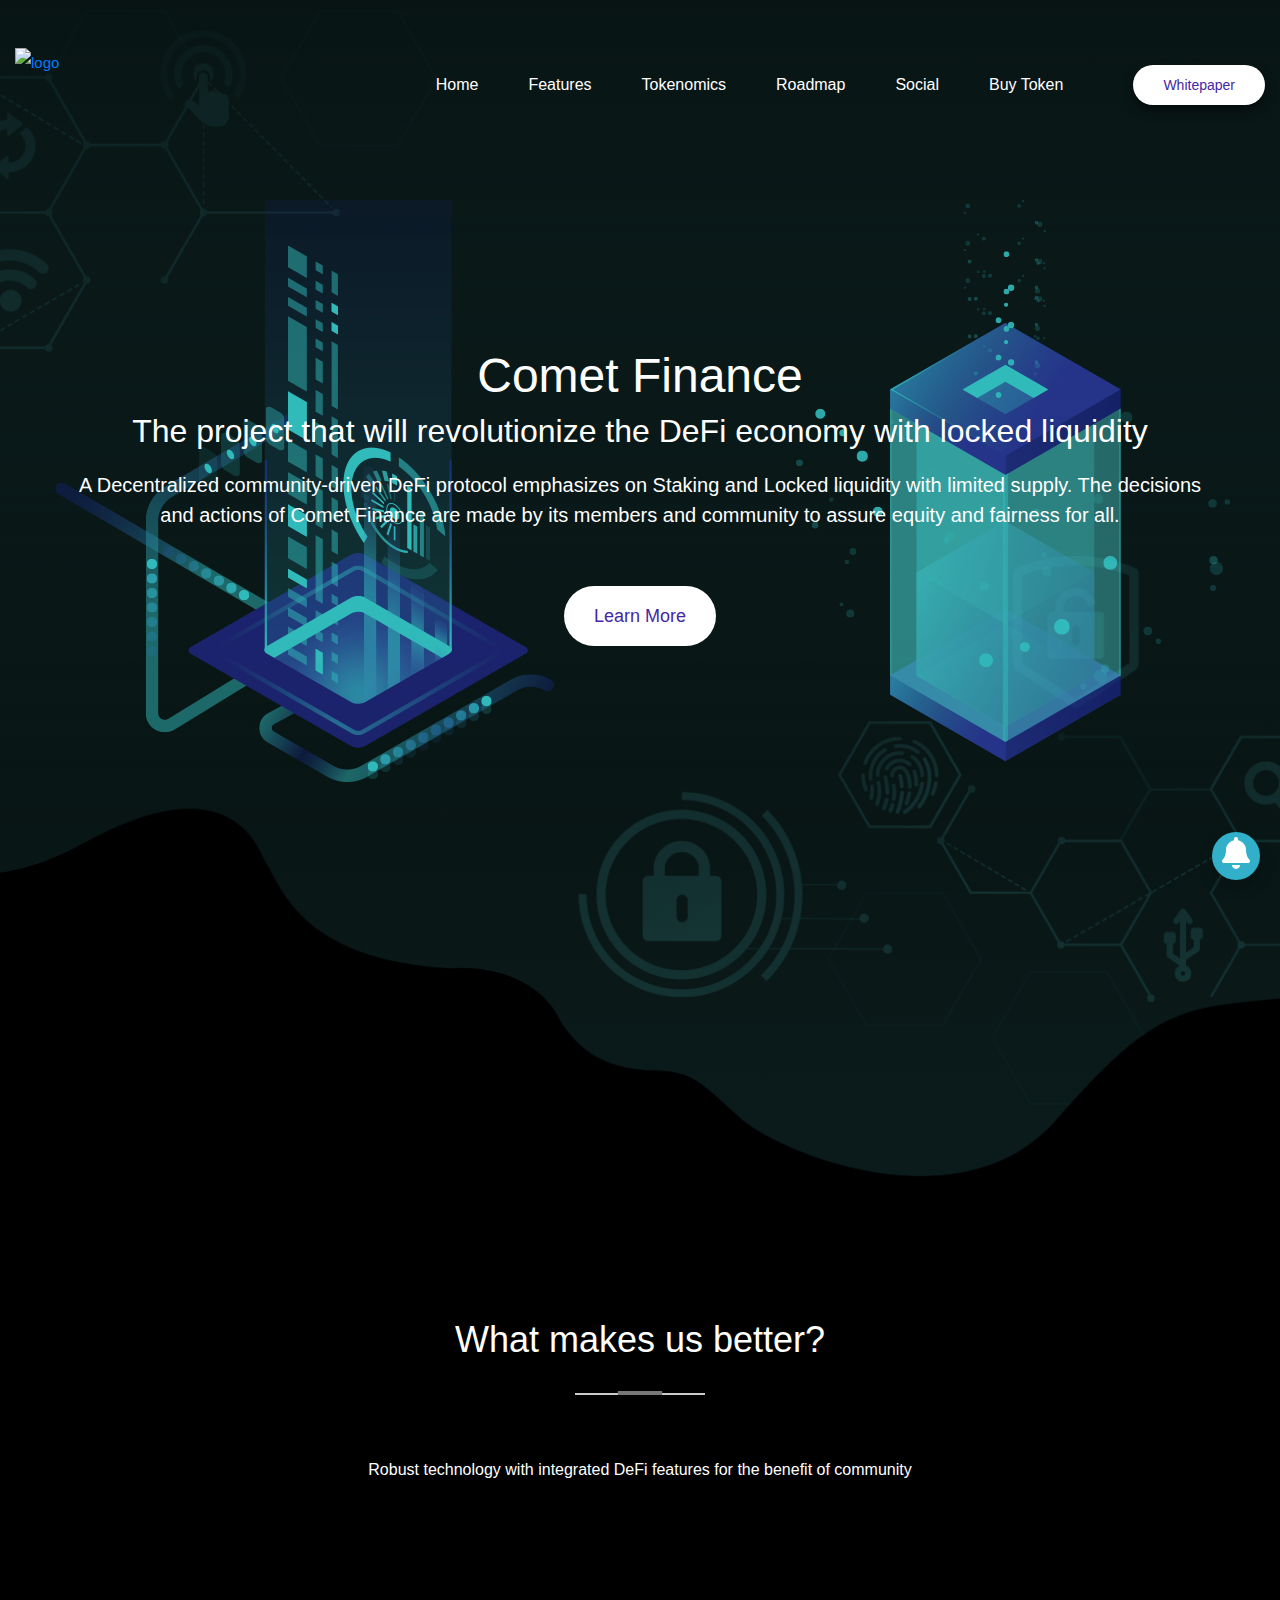
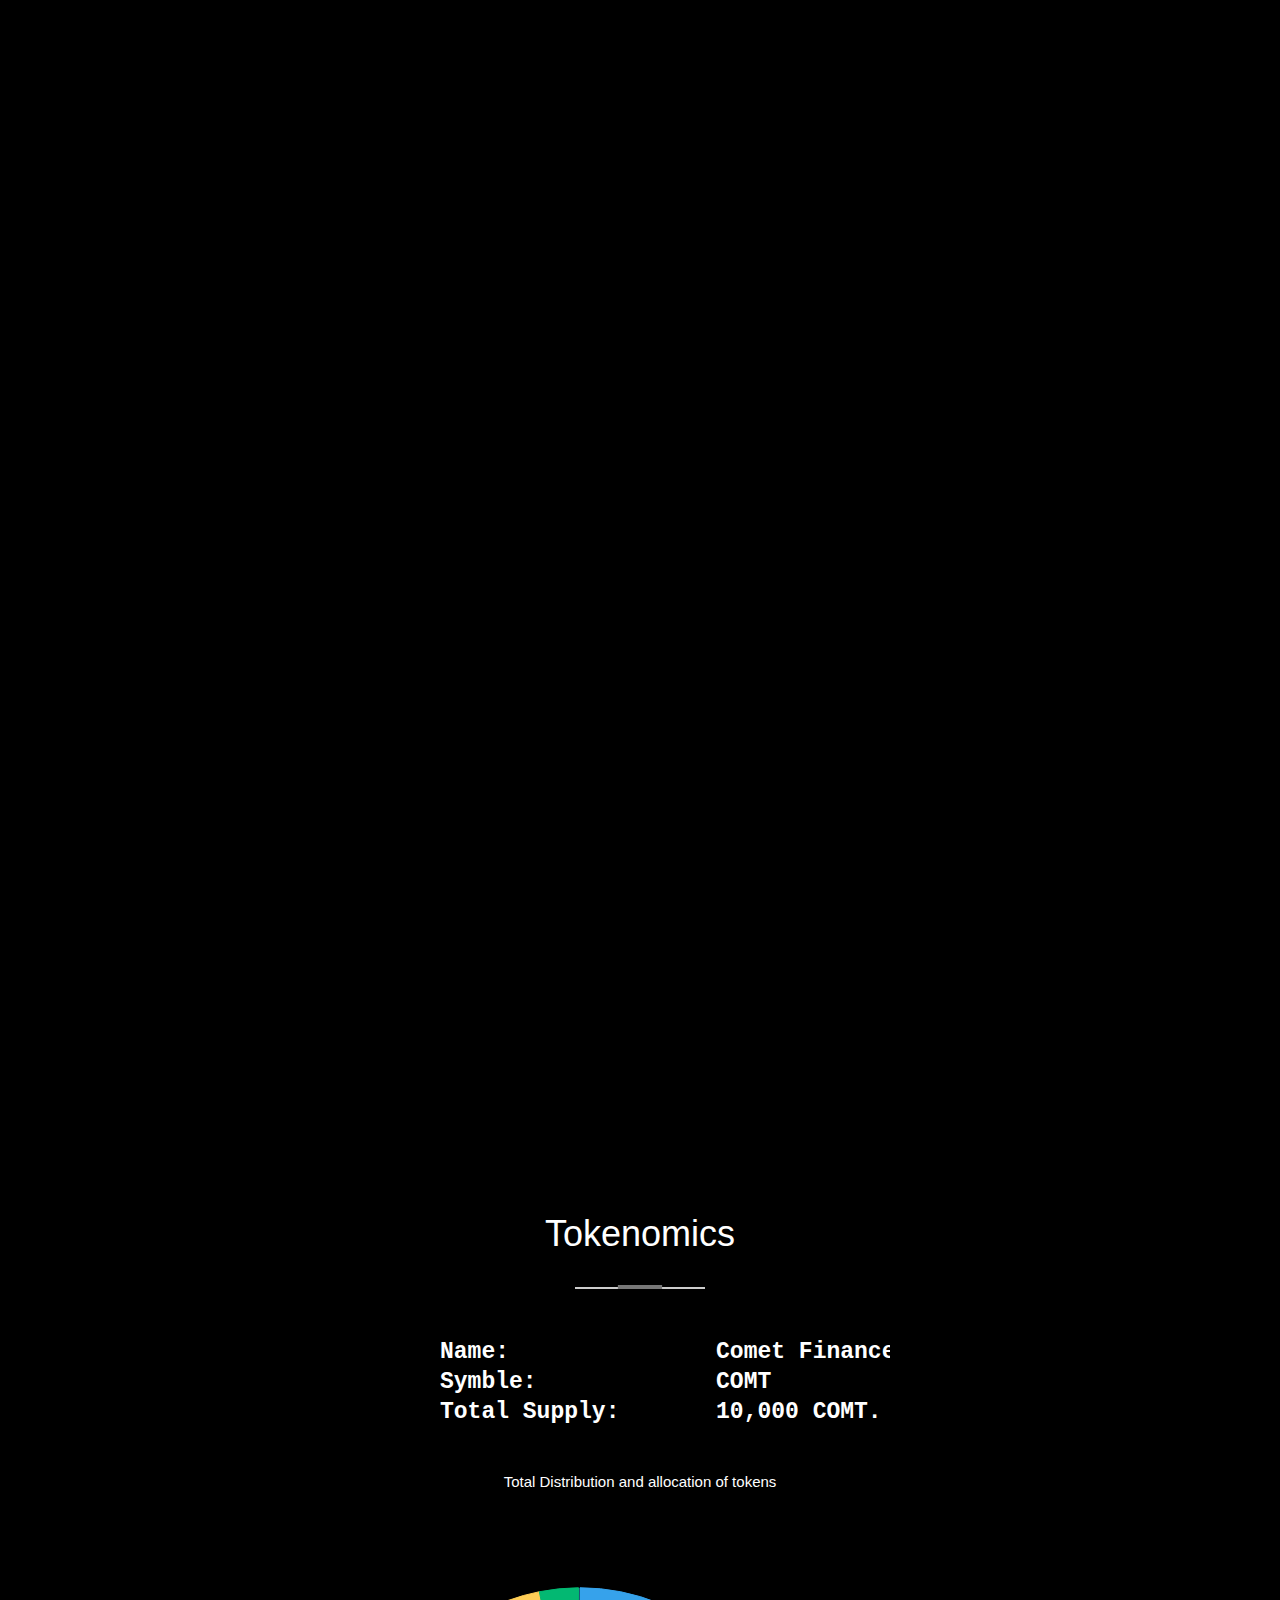
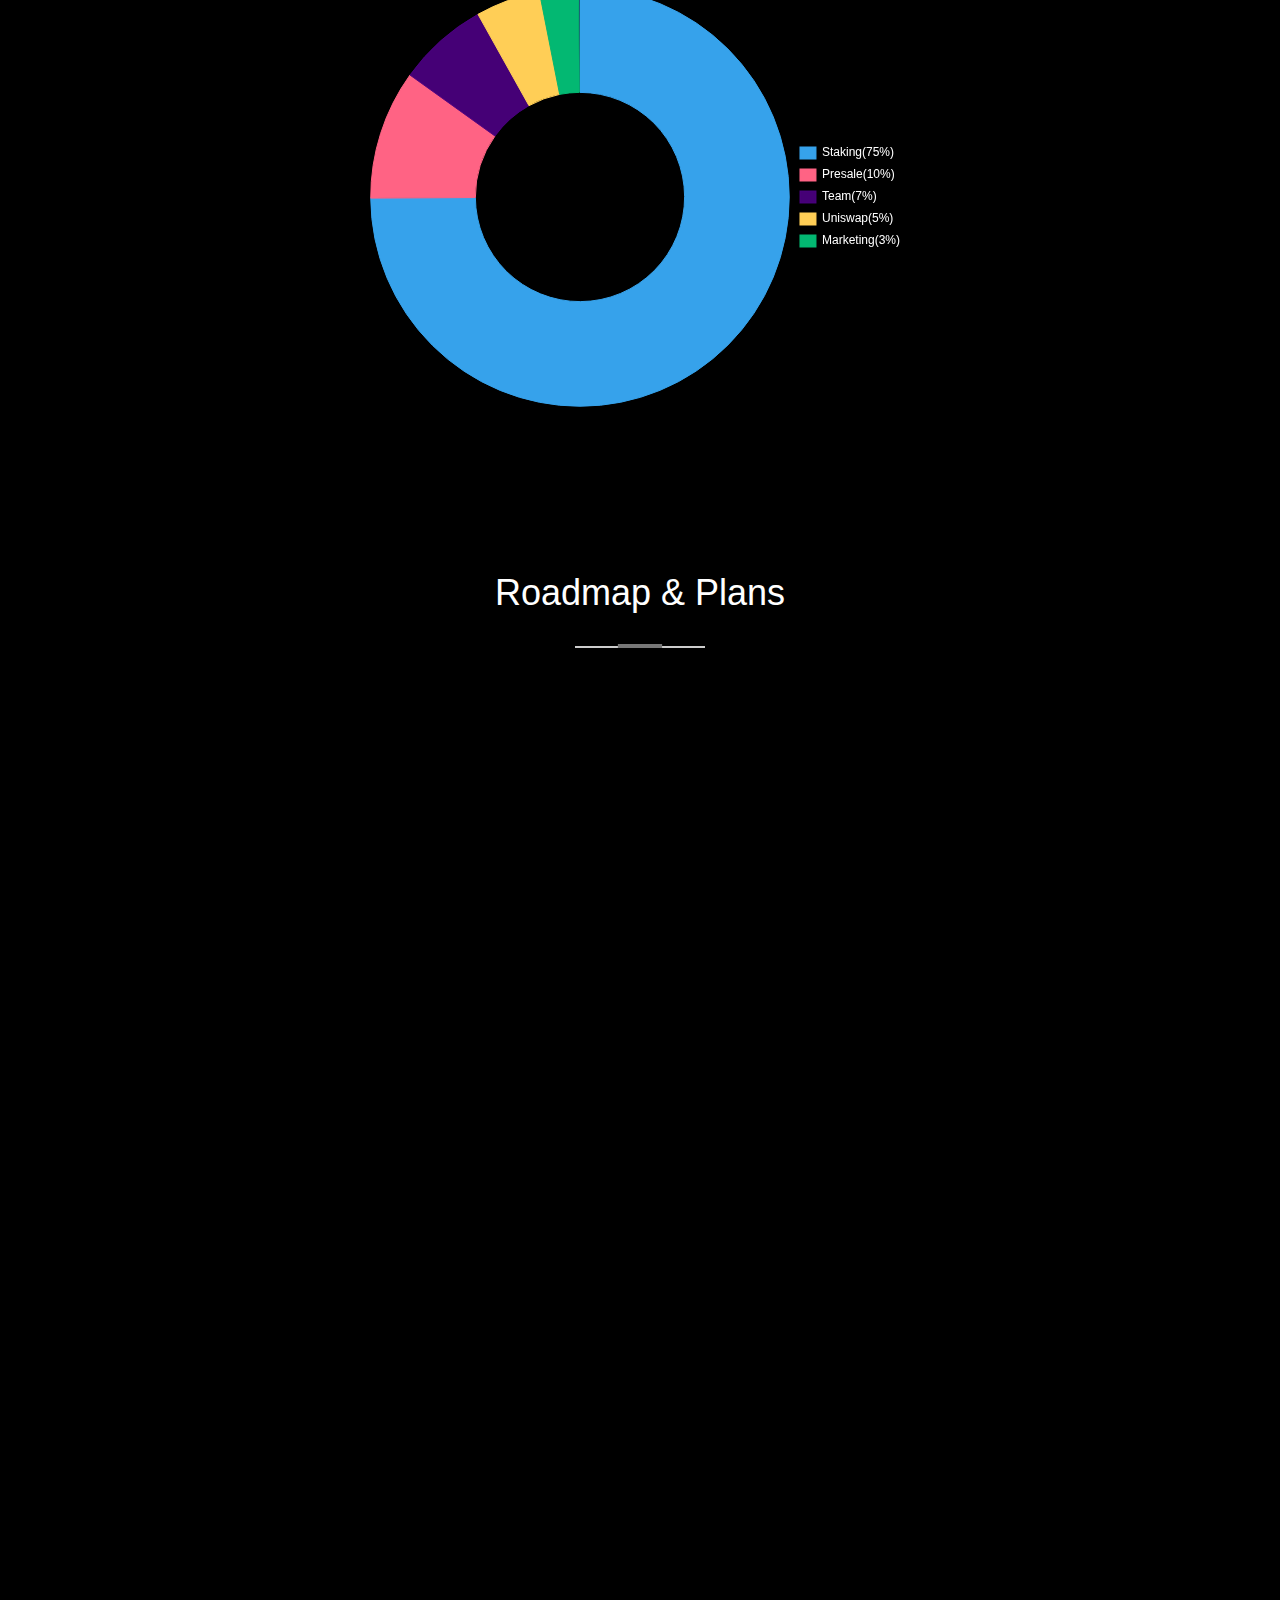
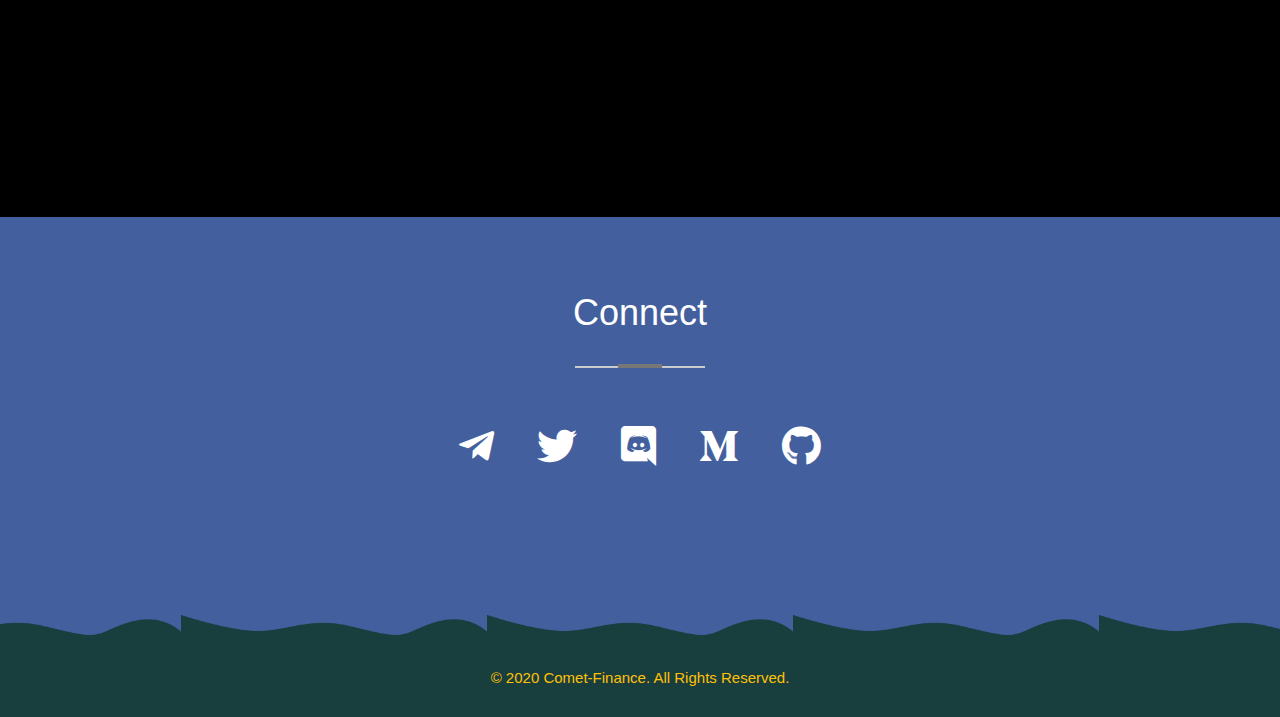
==== index.html @ abb6bf3e "Add files via upload" ====
<!DOCTYPE html>
<html lang="en">
    <head><meta http-equiv="Content-Type" content="text/html; charset=UTF-8">

        <meta http-equiv="X-UA-Compatible" content="IE=edge">
        <meta name="viewport" content="width=device-width, initial-scale=1.0, maximum-scale=1.0, user-scalable=0">
        <title>Comet-Finance</title>

        <link rel="icon" href="./favicon.png" type="image/x-icon">

        <link href="./THOU finance _ Thousand Token _ only 1000 Tokens_files/css" rel="stylesheet">

        <link href="./font awsome css/all.min.css" rel="stylesheet">
        <link href="./THOU finance _ Thousand Token _ only 1000 Tokens_files/flaticon.css" rel="stylesheet">
        <link href="./THOU finance _ Thousand Token _ only 1000 Tokens_files/owl.css" rel="stylesheet">
        <link href="./THOU finance _ Thousand Token _ only 1000 Tokens_files/bootstrap.css" rel="stylesheet">
        <link href="./THOU finance _ Thousand Token _ only 1000 Tokens_files/jquery.fancybox.min.css" rel="stylesheet">
        <link href="./THOU finance _ Thousand Token _ only 1000 Tokens_files/animate.css" rel="stylesheet">
        <link href="./THOU finance _ Thousand Token _ only 1000 Tokens_files/Chart.min.css" rel="stylesheet">
        <link href="./THOU finance _ Thousand Token _ only 1000 Tokens_files/style.css" rel="stylesheet">
        <link href="./THOU finance _ Thousand Token _ only 1000 Tokens_files/responsive.css" rel="stylesheet">
        <style media="screen">
            html {
                scroll-behavior: smooth;
            }
            body {
                background-color: black
            }
            .footer {
                background: rgba(0, 0, 0, 0.2);
                background: url('footer.png');
                background-position: top;
                background-size: contain;
            }
            .notice-icon {
                position: fixed;
                bottom: 20px;
                right: 20px;
                width: 48px;
                height: 48px;
                display: block;
                background-color: #32b0ca;
                overflow: visible;
                border-radius: 100%;
            }
            .notice-icon::before {
                content: '';
                display: block;
                position: absolute;
                width: 100%;
                height: 100%;
                top: 0;
                left: 0;
                background-color: inherit;
                border-radius: inherit;
                -webkit-transition: opacity 0.3s, -webkit-transform 0.3s;
                transition: opacity 0.3s, -webkit-transform 0.3s;
                transition: opacity 0.3s, transform 0.3s;
                transition: opacity 0.3s, transform 0.3s, -webkit-transform 0.3s;
                -webkit-animation: pulse-animation 1s cubic-bezier(0.24, 0, 0.38, 1) infinite;
                animation: pulse-animation 1s cubic-bezier(0.24, 0, 0.38, 1) infinite;
                z-index: -1;
            }
            .roadmap {
                background: rgba(0, 0, 0, 0.1);
            }
            .presale-popup .modal {
                background: #1a0c68;
                background: rgba(0, 0, 0, 0.6);
            }
            .presale-popup .close {
                position: absolute;
                top: 15px;
                right: 15px;
                z-index: 99999;
            }
            .presale-popup .modal-content {
                background: #218bf4;
            }
            .presale-popup .modal-content .countdown-timer > div,
            .presale-section .countdown-timer > div {
                display: inline-block;
            }
            .presale-popup .modal-content .wrapper,
            .presale-section .wrapper {
                text-align: center;
            }
            .presale-popup .modal-content .time,
            .presale-section .time {
                color: #fff;
                font-size: 2em;
            }
            .presale-popup .modal-content .label,
            .presale-section .label {
                font-size: 1em;
                display: block;
                color: #fff;
            }
            .presale-section .time,
            .presale-section .label {
                color: #5132ca;
            }
            .presale-section h1,
            .presale-section h2,
            .presale-section h4,
            .presale-section p {
                color: #5132ca;
            }
            .presale-section .btn {
                background-color: #5132ca;
                color: #fff;
            }
            .presale-section .btn:hover {
                background-color: #492db5;
                transform: scale(1.05);
                -webkit-transition: transform 0.4s ease;
                transition: transform 0.4s ease;
            }
            .social-media {
                background-color: #445f9e;
                margin-bottom: -2.5rem;
            }
            .social-media a img {
                width: auto;
                max-width: 150px;
                height: auto;
            }

            @-webkit-keyframes pulse-animation {
                0% {
                    opacity: 1;
                    transform: scale(1);
                }
                50% {
                    opacity: 0;
                    transform: scale(1.5);
                }
                100% {
                    opacity: 0;
                    transform: scale(1.5);
                }
            }
            @keyframes pulse-animation {
                0% {
                    opacity: 1;
                    transform: scale(1);
                }
                50% {
                    opacity: 0;
                    transform: scale(1.5);
                }
                100% {
                    opacity: 0;
                    transform: scale(1.5);
                }
            }
            .btn-box .btn-one {
                position: relative;
                display: inline-block;
                overflow: hidden;
                font-size: 18px;
                color: #fff;
                line-height: 30px;
                font-weight: 500;
                background: #4527a4;
                padding: 15px 30px;
                text-align: center;
                border-radius: 30px;
                margin-right: 35px;
                z-index: 1;
            }
            .btn-box .btn-one::before {
                position: absolute;
                content: '';
                top: 0;
                left: 0;
                width: 100%;
                height: 100%;
                opacity: 0;
                background-color: #fff;
                -webkit-transition: all 0.4s;
                -moz-transition: all 0.4s;
                -o-transition: all 0.4s;
                transition: all 0.4s;
                -webkit-transform: scale(0.2, 1);
                transform: scale(0.2, 1);
                z-index: -1;
            }
            .btn-box .btn-one:hover {
                background: #fff;
                color: #4527a4;
                box-shadow: 0 5px 10px rgba(0, 0, 0, 0.5);
            }
            .presale-popup .btn-box .btn-one {
                color: #0a4d91;
                background: #fff;
            }
            .presale-popup .btn-box .btn-one::before {
                background-color: #0a4d91;
            }
            .presale-popup .btn-box .btn-one:hover {
                background: #0a4d91;
                color: #fff;
            }
            .btn-box .btn-one:hover::before {
                opacity: 1;
                -webkit-transform: scale(1, 1);
                transform: scale(1, 1);
            }

        </style>
        <style>
            /* Chart.js */
            @keyframes chartjs-render-animation {
                from {
                    opacity: .99
                }
                to {
                    opacity: 1
                }
            }
            .chartjs-render-monitor {
                animation: chartjs-render-animation 1ms
            }
            .chartjs-size-monitor,
            .chartjs-size-monitor-expand,
            .chartjs-size-monitor-shrink {
                position: absolute;
                direction: ltr;
                left: 0;
                top: 0;
                right: 0;
                bottom: 0;
                overflow: hidden;
                pointer-events: none;
                visibility: hidden;
                z-index: -1
            }
            .chartjs-size-monitor-expand > div {
                position: absolute;
                width: 1000000px;
                height: 1000000px;
                left: 0;
                top: 0
            }
            .chartjs-size-monitor-shrink > div {
                position: absolute;
                width: 200%;
                height: 200%;
                left: 0;
                top: 0
            }
        </style>
    </head>

    <body class="boxed_wrapper" style="">

        <div class="preloader" style="display: none;"></div>
        <header class="main-header home-11 fixed-header">
            <div class="outer-container">
                <div class="container">
                    <div class="main-box clearfix">
                        <div class="logo-box pull-left">
                            <figure class="logo">
                                <a href="index.html"><img src="llogo.png" class="mobilell" alt="logo" style="max-width:300px; margin-top: -35px; "></a>
                                <!--<a href="index.html"><span style="color: red; font-size: 30px; font-weight: 700;">SR</span><span style="color: white; font-size: 15px; font-weight: 700;">Page <span style="color: red;">[ </span>Designing<span style="color: red;"> ]</span> </span></a>-->

                            </figure>
                        </div>
                        <div class="menu-area pull-right clearfix">

                            <div class="mobile-nav-toggler">
                                <i class="icon-bar"></i>
                                <i class="icon-bar"></i>
                                <i class="icon-bar"></i>
                            </div>
                            <nav class="main-menu navbar-expand-md navbar-light">
                                <div class="collapse navbar-collapse show clearfix" id="navbarSupportedContent">
                                    <ul class="navigation clearfix">
                                        <li class="current dropdown">
                                            <a href="#">Home</a>
                                        </li>
                                        <li class="dropdown">
                                            <a href="#features">Features</a>
                                        </li>
                                        <li class="dropdown">
                                            <a href="#tokenomics">Tokenomics</a>
                                        </li>
                                        <li class="dropdown">
                                            <a href="#roadmap">Roadmap</a>
                                        </li>
                                        <li class="dropdown">
                                            <a href="#social">Social</a>
                                        </li>
                                        <li class="dropdown d-md-none">
                                            <a href="./Registration form - Copy.pdf">Whitepaper</a>
                                        </li>
                                        <li class="dropdown">
                                            <a href="Pre-sale.html">Buy Token</a>
                                        </li>
                                    </ul>
                                </div>
                            </nav>
                            <div class="btn-box">
                                <a href="./Registration form - Copy.pdf">Whitepaper</a>
                            </div>
                        </div>
                    </div>
                </div>
            </div>

            <div class="sticky-header">
                <div class="container clearfix">
                    <figure class="logo-box">
                        <!--<a href="https://thou.finance/#"><img src="./THOU finance _ Thousand Token _ only 1000 Tokens_files/logo.png" alt="THOU logo" style="max-width:110px"></a>-->
                        <a href="index.html"><img src="llogo.png" alt="logo" style="max-width:140px"></a>
                    </figure>
                    <div class="menu-area">
                        <nav class="main-menu clearfix">


                            <div class="collapse navbar-collapse show clearfix" id="navbarSupportedContent" style="display: none;">
                                <ul class="navigation clearfix" style="display: none;">
                                    <li class="current dropdown">
                                        <a href="#">Home</a>
                                    </li>
                                    <li class="dropdown">
                                        <a href="#features">Features</a>
                                    </li>
                                    <li class="dropdown">
                                        <a href="#tokenomics">Tokenomics</a>
                                    </li>
                                    <li class="dropdown">
                                        <a href="#roadmap">Roadmap</a>
                                    </li>
                                    <li class="dropdown">
                                        <a href="#social">Social</a>
                                    </li>
                                    <li class="dropdown d-md-none">
                                        <a href="./Registration form - Copy.pdf">Whitepaper</a>
                                    </li>
                                    <li class="dropdown">
                                        <a href="Pre-Sale.html">Buy Token</a>
                                    </li>
                                </ul>
                            </div>
                        </nav>
                    </div>
                </div>
            </div>
        </header>


        <div class="mobile-menu">
            <div class="menu-backdrop"></div>
            <div class="close-btn">
                <i class="fas fa-times"></i>
            </div>
            <nav class="menu-box mCustomScrollbar _mCS_1 mCS_no_scrollbar">
                <div id="mCSB_1" class="mCustomScrollBox mCS-light mCSB_vertical mCSB_inside" style="max-height: 731px;" tabindex="0">
                    <div id="mCSB_1_container" class="mCSB_container mCS_y_hidden mCS_no_scrollbar_y" style="position:relative; top:0; left:0;" dir="ltr">
                        <div class="nav-logo">
                            <a href="index.html"><img src="llogo.png" alt="comet logo" title="comet" style="max-width:100px; margin-left: -15px;" class="mCS_img_loaded"></a>
                        </div>
                        <div class="menu-outer">
                            <div class="collapse navbar-collapse show clearfix" id="navbarSupportedContent" style="display: none !important;">
                                <ul class="navigation clearfix">
                                    <li class="current dropdown">
                                        <a href="#">Home</a>
                                    </li>
                                    <li class="dropdown">
                                        <a href="#features">Features</a>
                                    </li>
                                    <li class="dropdown">
                                        <a href="#tokenomics">Tokenomics</a>
                                    </li>
                                    <li class="dropdown">
                                        <a href="#roadmap">Roadmap</a>
                                    </li>
                                    <li class="dropdown">
                                        <a href="#social">Social</a>
                                    </li>
                                    <li class="dropdown d-md-none">
                                        <a href="./Registration form - Copy.pdf">Whitepaper</a>
                                    </li>
                                    <li class="dropdown">
                                        <a href="presale.php">Buy Token</a>
                                    </li>
                                </ul>
                            </div>
                        </div>
                        <div class="contact-info">
                            <h4>Connect</h4>
                        </div>
                        <div class="social-links py-0">
                            <ul class="clearfix">
                                <li>
                                    <a href="https://twitter.com/CometFinance" rel="noreferrer noopener nofollow">
                                        <span class="fab fa-twitter"></span>
                                    </a>
                                </li>
                                <li>
                                    <a href="https://discord.gg/Q7MgeKB" rel="noreferrer noopener nofollow">
                                        <span class="fab fa-discord"></span>
                                    </a>
                                </li>
                                <li>
                                    <a href="https://t.me/cometfinance" rel="noreferrer noopener nofollow">
                                        <span class="fab fa-telegram-plane"></span>
                                    </a>
                                </li>
                                <li>
                                    <a href="https://medium.com/@cometfinance.net" rel="noreferrer noopener nofollow">
                                        <span class="fab fa-medium-m"></span>
                                    </a>
                                </li>
                                <li>
                                    <a href="https://github.com/Comet-finance" rel="noreferrer noopener nofollow">
                                        <span class="fab fa-github"></span>
                                    </a>
                                </li>
                            </ul>
                        </div>
                    </div>
                    <div id="mCSB_1_scrollbar_vertical" class="mCSB_scrollTools mCSB_1_scrollbar mCS-light mCSB_scrollTools_vertical" style="display: none;">
                        <div class="mCSB_draggerContainer">
                            <div id="mCSB_1_dragger_vertical" class="mCSB_dragger" style="position: absolute; min-height: 0px; height: 0px; top: 0px;" oncontextmenu="return false;">
                                <div class="mCSB_dragger_bar" style="line-height: 0px;"></div>
                            </div>
                            <div class="mCSB_draggerRail"></div>
                        </div>
                    </div>
                </div>
            </nav>
        </div>

        <section class="banner-style-11 centred">
            <div class="vector-image">
                <figure class="image image-1 float-bob-y"><img src="./THOU finance _ Thousand Token _ only 1000 Tokens_files/vactor-7.png" style="opacity: .7;" alt=""></figure>
                <figure class="image image-2 float-bob-y"><img src="./THOU finance _ Thousand Token _ only 1000 Tokens_files/vactor-8.png" style="opacity: .7;" alt=""></figure>
            </div>
            <div class="image-layer" style="background-image:linear-gradient(rgba(0, 0, 0, 0.66),transparent), url(bgg.png) ;"></div>
            <div class="container">
                <div class="content-box" style="max-width: 1150px !important;">
                    <h1>Comet Finance</h1>
                    <h2 style="color: white; margin-top: -30px; margin-bottom: 20px;">The project that will revolutionize the DeFi economy with locked liquidity</h2>
                    <div class="text">A Decentralized community-driven DeFi protocol emphasizes on Staking and Locked liquidity with limited supply. The decisions and actions of Comet Finance are made by its members and community to assure equity and fairness for all.</div>
                    <div class="btn-box">
                        <a href="#features" class="btn-one mr-0">Learn More</a>
                    </div>
                </div>
            </div>
        </section>


        <section class="organization-section centred" id="features">
            <div class="container">
                <div class="sec-title center">
                    <h2 class="text-white">What makes us better?</h2>
                    <p class="text-white">Robust technology with integrated DeFi features for the benefit of community</p>
                </div>
                <div class="row">
                    <div class="col-lg-4 col-md-6 col-sm-12 single-column">
                        <div class="single-item wow flipInY animated" data-wow-delay="00ms" data-wow-duration="1500ms" style="visibility: visible; animation-duration: 1500ms; animation-delay: 0ms; animation-name: flipInY;">
                            <div class="inner-box">
                                <div class="left-layer"></div>
                                <div class="right-layer"></div>
                                <div class="icon-box">
                                    <i class="fa fa-funnel-dollar text-primary"></i>
                                </div>
                                <h4>Limited Total Supply</h4>
                                <div class="text">Carefully crafted and calculated Limited supply with only 1000 tokens in total.</div>
                            </div>
                        </div>
                    </div>
                    <div class="col-lg-4 col-md-6 col-sm-12 single-column">
                        <div class="single-item wow flipInY animated" data-wow-delay="300ms" data-wow-duration="1500ms" style="visibility: visible; animation-duration: 1500ms; animation-delay: 300ms; animation-name: flipInY;">
                            <div class="inner-box">
                                <div class="left-layer"></div>
                                <div class="right-layer"></div>
                                <div class="icon-box">
                                    <i class="fa fa-hand-holding-usd text-primary"></i>
                                </div>
                                <h4>Distribution Limits</h4>
                                <div class="text">Limited supply distributed among the commmunity members.</div>
                            </div>
                        </div>
                    </div>
                    <div class="col-lg-4 col-md-6 col-sm-12 single-column">
                        <div class="single-item wow flipInY animated" data-wow-delay="600ms" data-wow-duration="1500ms" style="visibility: visible; animation-duration: 1500ms; animation-delay: 600ms; animation-name: flipInY;">
                            <div class="inner-box">
                                <div class="left-layer"></div>
                                <div class="right-layer"></div>
                                <div class="icon-box">
                                    <i class="fa fa-shield-alt text-primary"></i>
                                </div>
                                <h4>Locked Liquidity</h4>
                                <div class="text">Initial Liquidity locked for one year to gain trust from the community.</div>
                            </div>
                        </div>
                    </div>
                </div>
            </div>
        </section>


        <section class="feature-style-13 elements sec-pad-two">
            <div class="container">
                <div class="row">
                    <div class="col-lg-5 col-md-12 col-sm-12 content-column">
                        <div id="content_block_38">
                            <div class="content-box wow fadeInLeft animated" data-wow-delay="00ms" data-wow-duration="1500ms" style="visibility: visible; animation-duration: 1500ms; animation-delay: 0ms; animation-name: fadeInLeft;">
                                <div class="sec-title">
                                    <h2 class="text-white">Carefully crafted to rise high.</h2>
                                </div>
                                <div class="lower-content">
                                    <div class="single-item">
                                        <div class="icon-box">
                                            <i class="fa fa-chart-line"></i>
                                        </div>
                                        <h3 class="text-white">Supply and Demand</h3>
                                        <div class="text text-white">Whenever the supply is low, the demand is high, the price rises high.</div>
                                    </div>
                                    <div class="single-item">
                                        <div class="icon-box">
                                            <i class="fas fa-network-wired"></i>
                                        </div>
                                        <h3 class="text-white">Community Owned</h3>
                                        <div class="text text-white">where the stakes are held by the community, it gives power back to the people.</div>
                                    </div>
                                    <div class="single-item">
                                        <div class="icon-box text-success">
                                            <i class="fas fa-fingerprint"></i>
                                        </div>
                                        <h3 class="text-white">Secured Investment</h3>
                                        <div class="text text-white">where all the liquidity provide to the pool is locked and secured for at least a year.</div>
                                    </div>
                                </div>
                            </div>
                        </div>
                    </div>
                    <div class="col-lg-7 col-md-12 col-sm-12 image-column">
                        <div id="image_block_36">
                            <div class="image-box wow slideInRight animated" data-wow-delay="300ms" data-wow-duration="1500ms" style="visibility: visible; animation-duration: 1500ms; animation-delay: 300ms; animation-name: slideInRight;">
                                <figure class="image clearfix js-tilt" style="will-change: transform; transform: perspective(700px) rotateX(0deg) rotateY(0deg);"><img src="./THOU finance _ Thousand Token _ only 1000 Tokens_files/illustration-31.png" alt=""><div class="js-tilt-glare" style="position: absolute; top: 0px; left: 0px; width: 100%; height: 100%; overflow: hidden;">
                                        <div class="js-tilt-glare-inner" style="position: absolute; top: 50%; left: 50%; pointer-events: none; background-image: linear-gradient(0deg, rgba(255, 255, 255, 0) 0%, rgb(255, 255, 255) 100%); width: 1340px; height: 1340px; transform: rotate(180deg) translate(-50%, -50%); transform-origin: 0% 0%; opacity: 0;"></div>
                                    </div>
                                </figure>
                            </div>
                        </div>
                    </div>
                </div>
            </div>
        </section>


        <section class="centred" id="tokenomics">
            <div class="container">
                <div class="sec-title center">
                    <h2 class="text-white mb-5">Tokenomics</h2>
                </div>
                <div class="named" style="margin-left: 34%; margin-right: 30%; margin-bottom: 40px;">
                    <pre style="color: white; margin:auto;padding:0; font-weight: 600;font-size: 23px;text-align: left;">Name:               Comet Finance.</pre>
                    <pre style="color: white;margin:auto;padding:0;font-weight: 600;font-size: 23px; text-align: left;">Symble:             COMT</pre>
                    <pre style="color: white;margin:0;padding:0;font-weight: 600;font-size: 23px;text-align: left;">Total Supply:       10,000 COMT.</pre>
                </div>
                <div class="row">
                    <div class="col-md-10 col-lg-7 mx-auto">
                        <p class="text-white">Total Distribution and allocation of tokens</p>
                        <div style="max-width:600px" class="mx-auto">
                            <div class="chartjs-size-monitor">
                                <div class="chartjs-size-monitor-expand">
                                    <div class=""></div>
                                </div>
                                <div class="chartjs-size-monitor-shrink">
                                    <div class=""></div>
                                </div>
                            </div>
                            <canvas id="myChart1" width="750" height="750" style="display: block; height: 600px; width: 600px;" class="chartjs-render-monitor"></canvas>
                        </div>
                    </div>
                </div>
            </div>
        </section>


        <section class="centred mb-5 presale-section pb-5 d-none" id="presale">
            <div class="container">
                <div class="row">
                    <div class="col-md-4 col-lg-6 mx-auto text-left">
                        <h4 class="text-white mb-3">THOU is available at 1:1 ratio with ETH</h4>
                        <h2 class="text-white mb-4">1 THOU = 1 ETH</h2>
                        <p class="lead text-white mb-3">Total Supply = 1000 Tokens</p>
                        <p class="lead text-white mb-2">Presale Phase 1 = 45 Tokens
                            <b>( 50% Bonus )</b>
                        </p>
                        <p class="lead text-white mb-2">Presale Phase 2 = 595 Tokens
                            <b>( 25% Bonus )</b>
                        </p>
                        <p class="lead text-white mb-2">Uniswap Listing = 300 Tokens
                            <b>( 0 Bonus )</b>
                        </p>
                    </div>
                    <div class="col-md-8 col-lg-6 mx-auto">
                        <div class="card card-body shadow bg-white rounded mx-auto wow rubberBand animated" style="visibility: visible; animation-name: rubberBand;">
                            <h1 class="mb-2 d-none">Presale is Live</h1>
                            <h1 class="mb-2">Presale Soon!</h1>
                            <h2 class="mb-2">Phase-1 presale with 50% bonus!</h2>
                            <p class="mb-2 text-uppercase">limited time only</p>
                            <div data-countdown="2020/10/11 06:00:00" class="countdown-timer text-uppercase d-none">
                                <div class="col-xs-6 col-sm-3">
                                    <div class="wrapper">
                                        <span class="time">07</span>
                                        <span class="label">days</span>
                                    </div>
                                </div>
                                <div class="col-xs-6 col-sm-3">
                                    <div class="wrapper">
                                        <span class="time">16</span>
                                        <span class="label">hours</span>
                                    </div>
                                </div>
                                <div class="col-xs-6 col-sm-3">
                                    <div class="wrapper">
                                        <span class="time">55</span>
                                        <span class="label">minutes</span>
                                    </div>
                                </div>
                                <div class="col-xs-6 col-sm-3">
                                    <div class="wrapper">
                                        <span class="time">50</span>
                                        <span class="label">seconds</span>
                                    </div>
                                </div>
                            </div>
                            <div class="btn-box mt-3">
                                <a href="Pre-Sale.html" class="btn-one mr-0">Get it Now!</a>
                            </div>
                            <h4 class="mt-3 d-none">Connect on Telegram or Discord</h4>
                        </div>
                    </div>
                </div>
            </div>
        </section>


        <section class="centred roadmap" id="roadmap">
            <div class="container py-5">
                <div class="sec-title center">
                    <h2 class="text-white mt-4 mb-5">Roadmap &amp; Plans</h2>
                </div>
                <div class="row">
                    <div class="col-md-12">
                        <div class="main-timeline">
                            <div class="timeline wow fadeInLeft animated" style="visibility: visible; animation-name: fadeInLeft;">
                                <a class="timeline-content color1">
                                    <div class="timeline-icon">
                                        <i class="fa fa-rocket"></i>
                                    </div>
                                    <h3 class="title">1. Project Launch</h3>
                                    <p class="description">
                                        
                                        <ul style="text-align: left !important; margin-left: 50px; margin-right:5px">
                                            <li style="color: black; list-style-type: disc !important;"> Planning and formation of the main team.</li>
                                            <li style="color: black; list-style-type: disc !important;"> Launch official website.</li>
                                            <li style="color: black; list-style-type: disc !important;"> Creation of Solidity contracts.</li>
                                        </ul>
                                   </p>
                                </a>
                            </div>
                            <div class="timeline wow fadeInRight animated" style="visibility: visible; animation-name: fadeInRight;">
                                <a class="timeline-content color2">
                                    <div class="timeline-icon">
                                        <i class="fa fa-shopping-cart"></i>
                                    </div>
                                    <h3 class="title">2. Presale Phase</h3>
                                    <p class="description">
                                        <ul style="text-align: left !important; margin-left: 80px;" class="mar-le">
                                            <li style="color: black; list-style-type: disc !important;"> Start of first marketing campaign,</li>
                                            <li style="color: black; list-style-type: disc !important;"> Private sale Tokens and distribution among the members
                                            </li>

                                        </ul>
                                    </p>
                                </a>
                            </div>
                            <div class="timeline wow fadeInLeft animated" style="visibility: visible; animation-name: fadeInLeft;">
                                <a class="timeline-content color3">
                                    <div class="timeline-icon">
                                        <i class="fa fa-lock"></i>
                                    </div>
                                    <h3 class="title">3. UNISWAP LIST & STACKING DAPP</h3>
                                    <p class="description">
                                        <ul style="text-align: left !important; margin-left: 50px;">
                                            <li style="color: black; list-style-type: disc !important;"> Pool activation in Uniswap 
                                                </li>
                                            <li style="color: black; list-style-type: disc !important;"> Launch of Stacking dApp </li>
                                        </ul>
                                    </p>
                                </a>
                            </div>
                            <div class="timeline wow fadeInRight animated" style="visibility: visible; animation-name: fadeInRight;">
                                <a class="timeline-content color4">
                                    <div class="timeline-icon">
                                        <i class="fa fa-sort-amount-up"></i>
                                    </div>
                                    <h3 class="title">4. Project Boost</h3>
                                    <p class="description">
                                        <ul style="text-align: left !important; margin-left: 80px; margin-right:5px" class="mar-le">
                                            <li style="color: black; list-style-type: disc !important;"> Start of Second marketing campaign.</li>
                                            <li style="color: black; list-style-type: disc !important;"> Lists on New exchanges</li>
                                        </ul>
                                    </p>
                                </a>
                            </div>
                            <div class="timeline wow fadeInLeft animated" style="visibility: visible; animation-name: fadeInLeft;">
                                <a class="timeline-content color5">
                                    <div class="timeline-icon">
                                        <i class="fa fa-rocket"></i>
                                    </div>
                                    <h3 class="title">5. Sub-Projects and Platforms</h3>
                                    <p class="description">
                                        <ul style="text-align: left !important; margin-left: 50px; margin-right:5px">
                                            <li style="color: black; list-style-type: disc !important;"> Expansion of the project through different dApps.</li>
                                            <li style="color: black; list-style-type: disc !important;"> Search for medium/high-scale partners.</li>
                                            <li style="color: black; list-style-type: disc !important;"> Launch new products with partners.</li>
                                            <li style="color: black; list-style-type: disc !important;"> Continuation to the roadmap v.2</li>

                                        </ul>
                                    </p>
                                </a>
                            </div>
                        </div>
                    </div>
                </div>
            </div>
        </section>


        <section class="centred social-media" id="social">
            <div class="container py-5">
                <div class="sec-title center">
                    <h2 class="text-white mt-4">Connect</h2>
                </div>
                <div class="social-links py-4">
                    <a href="https://t.me/cometfinance" title="telegram" class="text-white h1 mr-3" rel="noreferrer noopener nofollow" target="_blank">
                        <i class="fab fa-telegram-plane"></i>
                    </a>
                    <a href="https://twitter.com/CometFinance" title="twitter" class="text-white h1 mx-3" rel="noreferrer noopener nofollow" target="_blank">
                        <i class="fab fa-twitter"></i>
                    </a>
                    <a href="https://discord.gg/Q7MgeKB" title="discord" class="text-white h1 mx-3" rel="noreferrer noopener nofollow" target="_blank">
                        <i class="fab fa-discord"></i>
                    </a>
                    <a href="https://medium.com/@cometfinance.net" title="medium" class="text-white h1 mx-3" rel="noreferrer noopener nofollow" target="_blank">
                        <i class="fab fa-medium-m"></i>
                    </a>
                    <a href="https://github.com/comet-finance" title="github" class="text-white h1 ml-3" rel="noreferrer noopener nofollow" target="_blank">
                        <i class="fab fa-github"></i>
                    </a>
                </div>
                <div class="text-center pt-4 pb-5 other-links">
                    <a href="https://etherscan.io/token/0x65002003e0d124ceeaa783cc7cf64dfeffcbfed0" class="m-3" rel="noreferrer noopener nofollow" target="_blank"><img src="./THOU finance _ Thousand Token _ only 1000 Tokens_files/etherscan-logo-light.png" alt="etherscan" title="view contract and token details on etherscan" class="wow slideInUp animated" style="visibility: visible; animation-name: slideInUp;"></a>
                    <a href="https://app.uniswap.org/#/swap/0x65002003e0d124ceeaa783cc7cf64dfeffcbfed0" class="m-3" rel="noreferrer noopener nofollow" target="_blank"><img src="./THOU finance _ Thousand Token _ only 1000 Tokens_files/uniswap.png" alt="Uniswap" title="trade on Uniswap" class="wow slideInUp animated" style="visibility: visible; animation-name: slideInUp;"></a>
                </div>
            </div>
        </section>


        <section class="centred presale-popup">
            <a href="https://thou.finance/#" class="btn p-1 notice-icon shadow" id="presale-popup-btn" data-toggle="modal" data-target="#presalePopup">
                <i class="fa fa-bell text-white fa-2x"></i>
            </a>

            <div class="modal fade" id="presalePopup" tabindex="-1" role="dialog" aria-labelledby="presalePopupTitle" style="display: none;" aria-hidden="true">
                <div class="modal-dialog modal-dialog-centered" role="document">
                    <div class="modal-content shadow">
                        <button type="button" class="close" data-dismiss="modal" aria-label="Close">
                            <span aria-hidden="true">
                                <svg width="24" height="24" viewbox="0 0 24 24" xmlns="http://www.w3.org/2000/svg">
                                    <path d="M14.621 12l6.718-6.718-2.121-2.12L12.5 9.878 5.782 3.16l-2.12 2.121L10.378 12 3.66 18.718l2.121 2.12 6.718-6.717 6.718 6.718 2.12-2.121z" fill="#fff" fill-rule="evenodd"></path>
                                </svg>
                            </span>
                        </button>
                        <div class="modal-body">
                            <h1 class="mb-2 text-white d-none">Presale is Live</h1>
                            <h1 class="mb-2 text-white">Presale Soon!</h1>
                            <h3 class="mb-2 text-white">Phase-1 presale with 20% bonus!</h3>
                            <p class="mb-2 text-white text-uppercase">limited time only</p>
                            <div data-countdown="2020/10/11 06:00:00" class="countdown-timer text-uppercase d-none">
                                <div class="col-xs-6 col-sm-3">
                                    <div class="wrapper">
                                        <span class="time">07</span>
                                        <span class="label">days</span>
                                    </div>
                                </div>
                                <div class="col-xs-6 col-sm-3">
                                    <div class="wrapper">
                                        <span class="time">16</span>
                                        <span class="label">hours</span>
                                    </div>
                                </div>
                                <div class="col-xs-6 col-sm-3">
                                    <div class="wrapper">
                                        <span class="time">55</span>
                                        <span class="label">minutes</span>
                                    </div>
                                </div>
                                <div class="col-xs-6 col-sm-3">
                                    <div class="wrapper">
                                        <span class="time">50</span>
                                        <span class="label">seconds</span>
                                    </div>
                                </div>
                            </div>
                            <div class="btn-box mt-3">
                                <a href="Pre-Sale.html" class="btn-one mr-0">Grab it Now!</a>
                            </div>
                            <h4 class="mt-3 d-none">Connect on Telegram or Discord</h4>
                        </div>
                    </div>
                </div>
            </div>

        </section>


        <footer class="footer">
            <div class="container py-4 text-center">
                <div class="copyright text-warning pt-4">© 2020 Comet-Finance. All Rights Reserved.</div>
            </div>
        </footer>


        <script src="./THOU finance _ Thousand Token _ only 1000 Tokens_files/jquery.js.download"></script>
        <script src="./THOU finance _ Thousand Token _ only 1000 Tokens_files/popper.min.js.download"></script>
        <script src="./THOU finance _ Thousand Token _ only 1000 Tokens_files/bootstrap.min.js.download"></script>
        <script src="./THOU finance _ Thousand Token _ only 1000 Tokens_files/owl.js.download"></script>
        <script src="./THOU finance _ Thousand Token _ only 1000 Tokens_files/wow.js.download"></script>
        <script src="./THOU finance _ Thousand Token _ only 1000 Tokens_files/validation.js.download"></script>
        <script src="./THOU finance _ Thousand Token _ only 1000 Tokens_files/jquery.fancybox.js.download"></script>
        <script src="./THOU finance _ Thousand Token _ only 1000 Tokens_files/appear.js.download"></script>
        <script src="./THOU finance _ Thousand Token _ only 1000 Tokens_files/scrollbar.js.download"></script>
        <script src="./THOU finance _ Thousand Token _ only 1000 Tokens_files/jquery.paroller.min.js.download"></script>
        <script src="./THOU finance _ Thousand Token _ only 1000 Tokens_files/tilt.jquery.js.download"></script>
        <script src="./THOU finance _ Thousand Token _ only 1000 Tokens_files/Chart.min.js.download"></script>
        <script src="./THOU finance _ Thousand Token _ only 1000 Tokens_files/jquery.countdown.min.js.download"></script>

        <script src="./THOU finance _ Thousand Token _ only 1000 Tokens_files/script.js.download"></script>
        <script type="text/javascript">
            var ctx1 = document.getElementById('myChart1').getContext('2d');
            var myChart1 = new Chart(ctx1, {
                type: 'doughnut',
                data: {
                    labels: [
                        'Staking(75%)', 'Presale(10%)', 'Team(7%)','Uniswap(5%)','Marketing(3%)'
                    ],
                    datasets: [
                        {
                            label: 'Token Distribution',
                            data: [
                                7500, 1000, 700, 500, 300
                            ],
                            backgroundColor: [
                               'rgba(54, 162, 235, 1)', 'rgba(255, 99, 132, 1)','rgba(76, 0, 130, 0.911)', 'rgba(255, 206, 86, 1)','rgb(3, 184, 114)'
                            ],
                            borderColor: [
                            'rgba(54, 162, 235, 1)','rgba(255, 99, 132, 1)','rgba(76, 0, 130, 0.911)', 'rgba(255, 206, 86, 1)','rgb(3, 184, 114)'
                            ],
                            borderWidth: 1,
                            color: '#fff'
                        }
                    ]
                },
                options: {
                    layout: {
                        padding: {
                            left: 30,
                            right: 30,
                            top: 0,
                            bottom: 0
                        }
                    },
                    responsive: true,
                    legend: {
                        position: 'right',
                        labels: {
                            fontColor: '#fff',
                            boxWidth: 16
                        }
                    },
                    animation: {
                        animateScale: true,
                        animateRotate: true
                    }
                }
            });

            $('[data-countdown]').each(function () {
                var $this = $(this),
                    finalDate = $(this).data('countdown');
                $this.countdown(finalDate, function (e) {
                    $this.html(e.strftime('<div class="col-xs-6 col-sm-3"><div class="wrapper"><span class="time">%D</span><span class="label">days</span></div></div><div class="col-xs-6 col-sm-3"><div class="wrapper"><span class="time">%H</span><span class="label">hours</span></div></div><div class="col-xs-6 col-sm-3"><div class="wrapper"><span class="time">%M</span><span class="label">minutes</span></div></div><div class="col-xs-6 col-sm-3"><div class="wrapper"><span class="time">%S</span><span class="label">seconds</span></div></div>'));
                });
            });

            $(document).on('scroll', function () {
                $('#presalePopup').modal('show');
                $(document).off('scroll');
            });
        </script>


    </body>
</html>
---- THOU finance _ Thousand Token _ only 1000 Tokens_files/flaticon.css ----
@font-face{font-family:flaticon;src:url(../fonts/Flaticon.eot);src:url(../fonts/Flaticon.eot?#iefix) format("embedded-opentype"),url(../fonts/Flaticon.woff2) format("woff2"),url(../fonts/Flaticon.woff) format("woff"),url(../fonts/Flaticon.ttf) format("truetype"),url(../fonts/Flaticon.svg#Flaticon) format("svg");font-weight:400;font-style:normal}@media screen and (-webkit-min-device-pixel-ratio:0){@font-face{font-family:flaticon;src:url(../fonts/Flaticon.svg#Flaticon) format("svg")}}[class^=flaticon-]:before,[class*=" flaticon-"]:before,[class^=flaticon-]:after,[class*=" flaticon-"]:after{font-family:Flaticon;font-style:normal}.flaticon-target:before{content:"\f100"}.flaticon-shipping:before{content:"\f101"}.flaticon-dashboard:before{content:"\f102"}.flaticon-smartphone:before{content:"\f103"}.flaticon-seo-and-web:before{content:"\f104"}.flaticon-app:before{content:"\f105"}.flaticon-app-1:before{content:"\f106"}.flaticon-play-button:before{content:"\f107"}.flaticon-apple:before{content:"\f108"}.flaticon-android-logo:before{content:"\f109"}.flaticon-checkout:before{content:"\f10a"}.flaticon-smartphone-1:before{content:"\f10b"}.flaticon-shopping:before{content:"\f10c"}.flaticon-profit:before{content:"\f10d"}.flaticon-check-box:before{content:"\f10e"}.flaticon-search:before{content:"\f10f"}.flaticon-molecule:before{content:"\f110"}.flaticon-atom:before{content:"\f111"}.flaticon-chart:before{content:"\f112"}.flaticon-bill:before{content:"\f113"}.flaticon-search-1:before{content:"\f114"}.flaticon-payment:before{content:"\f115"}.flaticon-reminder:before{content:"\f116"}.flaticon-wallet:before{content:"\f117"}.flaticon-bag:before{content:"\f118"}.flaticon-bag-1:before{content:"\f119"}.flaticon-think:before{content:"\f11a"}.flaticon-stopwatch:before{content:"\f11b"}.flaticon-data:before{content:"\f11c"}.flaticon-approve-invoice:before{content:"\f11d"}.flaticon-cogwheels:before{content:"\f11e"}.flaticon-partner:before{content:"\f11f"}.flaticon-report:before{content:"\f120"}.flaticon-analysis:before{content:"\f121"}.flaticon-document:before{content:"\f122"}.flaticon-hiring:before{content:"\f123"}.flaticon-onboarding:before{content:"\f124"}.flaticon-museum:before{content:"\f125"}.flaticon-credit-card:before{content:"\f126"}.flaticon-diagram:before{content:"\f127"}.flaticon-user:before{content:"\f128"}.flaticon-user-1:before{content:"\f129"}.flaticon-shield:before{content:"\f12a"}.flaticon-shield-1:before{content:"\f12b"}.flaticon-project:before{content:"\f12c"}.flaticon-dashboard-1:before{content:"\f12d"}.flaticon-browser:before{content:"\f12e"}.flaticon-seo-and-web-1:before{content:"\f12f"}.flaticon-analytics:before{content:"\f130"}.flaticon-mail:before{content:"\f131"}.flaticon-startup:before{content:"\f132"}.flaticon-shopping-1:before{content:"\f133"}.flaticon-business-and-finance:before{content:"\f134"}.flaticon-server:before{content:"\f135"}.flaticon-left-quote:before{content:"\f136"}.flaticon-left:before{content:"\f137"}.flaticon-right:before{content:"\f138"}.flaticon-intersect:before{content:"\f139"}.flaticon-intersect-1:before{content:"\f13a"}.flaticon-clipboard:before{content:"\f13b"}.flaticon-feature:before{content:"\f13c"}.flaticon-graph:before{content:"\f13d"}.flaticon-flow-chart:before{content:"\f13e"}.flaticon-chat:before{content:"\f13f"}.flaticon-businessman:before{content:"\f140"}.flaticon-profit-1:before{content:"\f141"}.flaticon-rocket-launch:before{content:"\f142"}.flaticon-mail-1:before{content:"\f143"}.flaticon-growth:before{content:"\f144"}.flaticon-art-and-design:before{content:"\f145"}.flaticon-layers:before{content:"\f146"}.flaticon-search-2:before{content:"\f147"}.flaticon-trophy:before{content:"\f148"}.flaticon-server-1:before{content:"\f149"}.flaticon-support:before{content:"\f14a"}.flaticon-shield-2:before{content:"\f14b"}.flaticon-money:before{content:"\f14c"}.flaticon-help:before{content:"\f14d"}.flaticon-charity:before{content:"\f14e"}.flaticon-house:before{content:"\f14f"}.flaticon-world:before{content:"\f150"}
---- THOU finance _ Thousand Token _ only 1000 Tokens_files/Chart.min.css ----
@keyframes chartjs-render-animation {
    from {
        opacity: .99
    }
    to {
        opacity: 1
    }
}
.chartjs-render-monitor {
    animation: chartjs-render-animation 1ms
}
.chartjs-size-monitor,
.chartjs-size-monitor-expand,
.chartjs-size-monitor-shrink {
    position: absolute;
    direction: ltr;
    left: 0;
    top: 0;
    right: 0;
    bottom: 0;
    overflow: hidden;
    pointer-events: none;
    visibility: hidden;
    z-index: -1;
}
.chartjs-size-monitor-expand > div {
    position: absolute;
    width: 1000000px;
    height: 1000000px;
    left: 0;
    top: 0
}
.chartjs-size-monitor-shrink > div {
    position: absolute;
    width: 200%;
    height: 200%;
    left: 0;
    top: 0
}
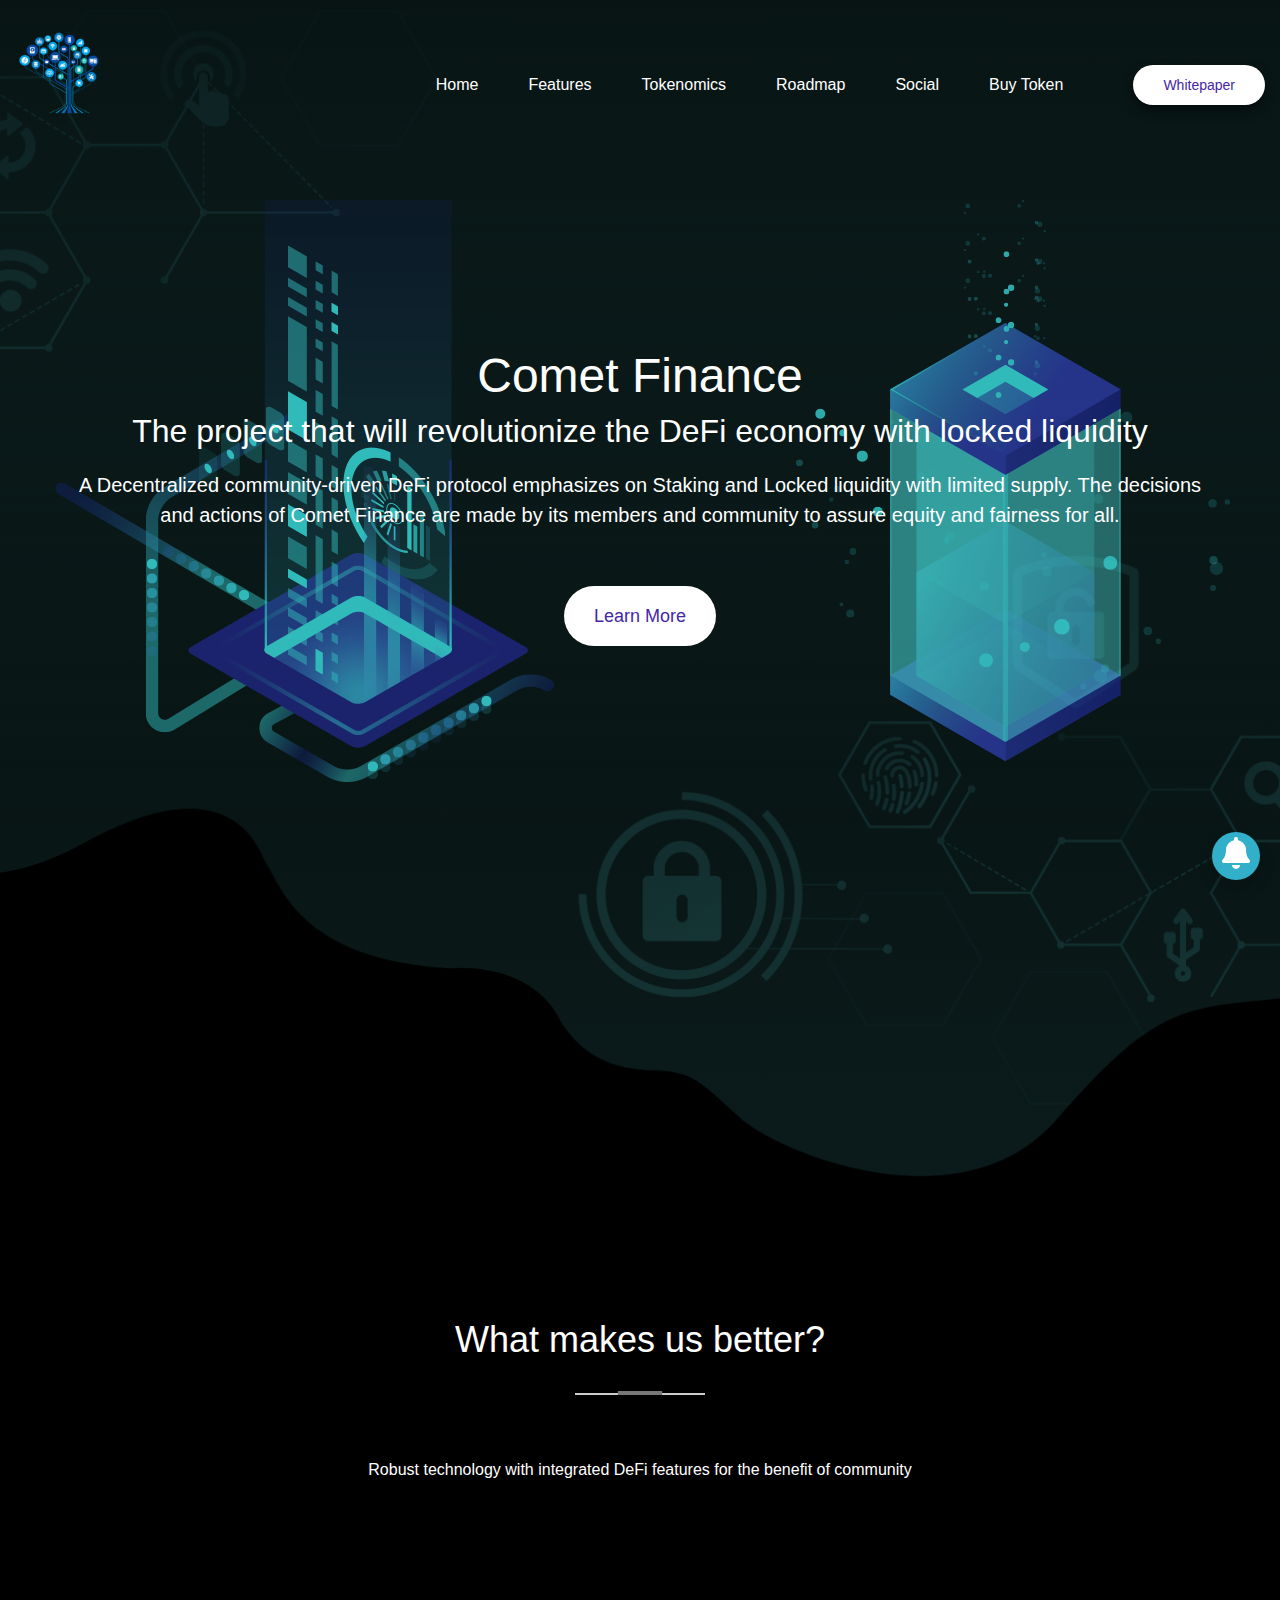
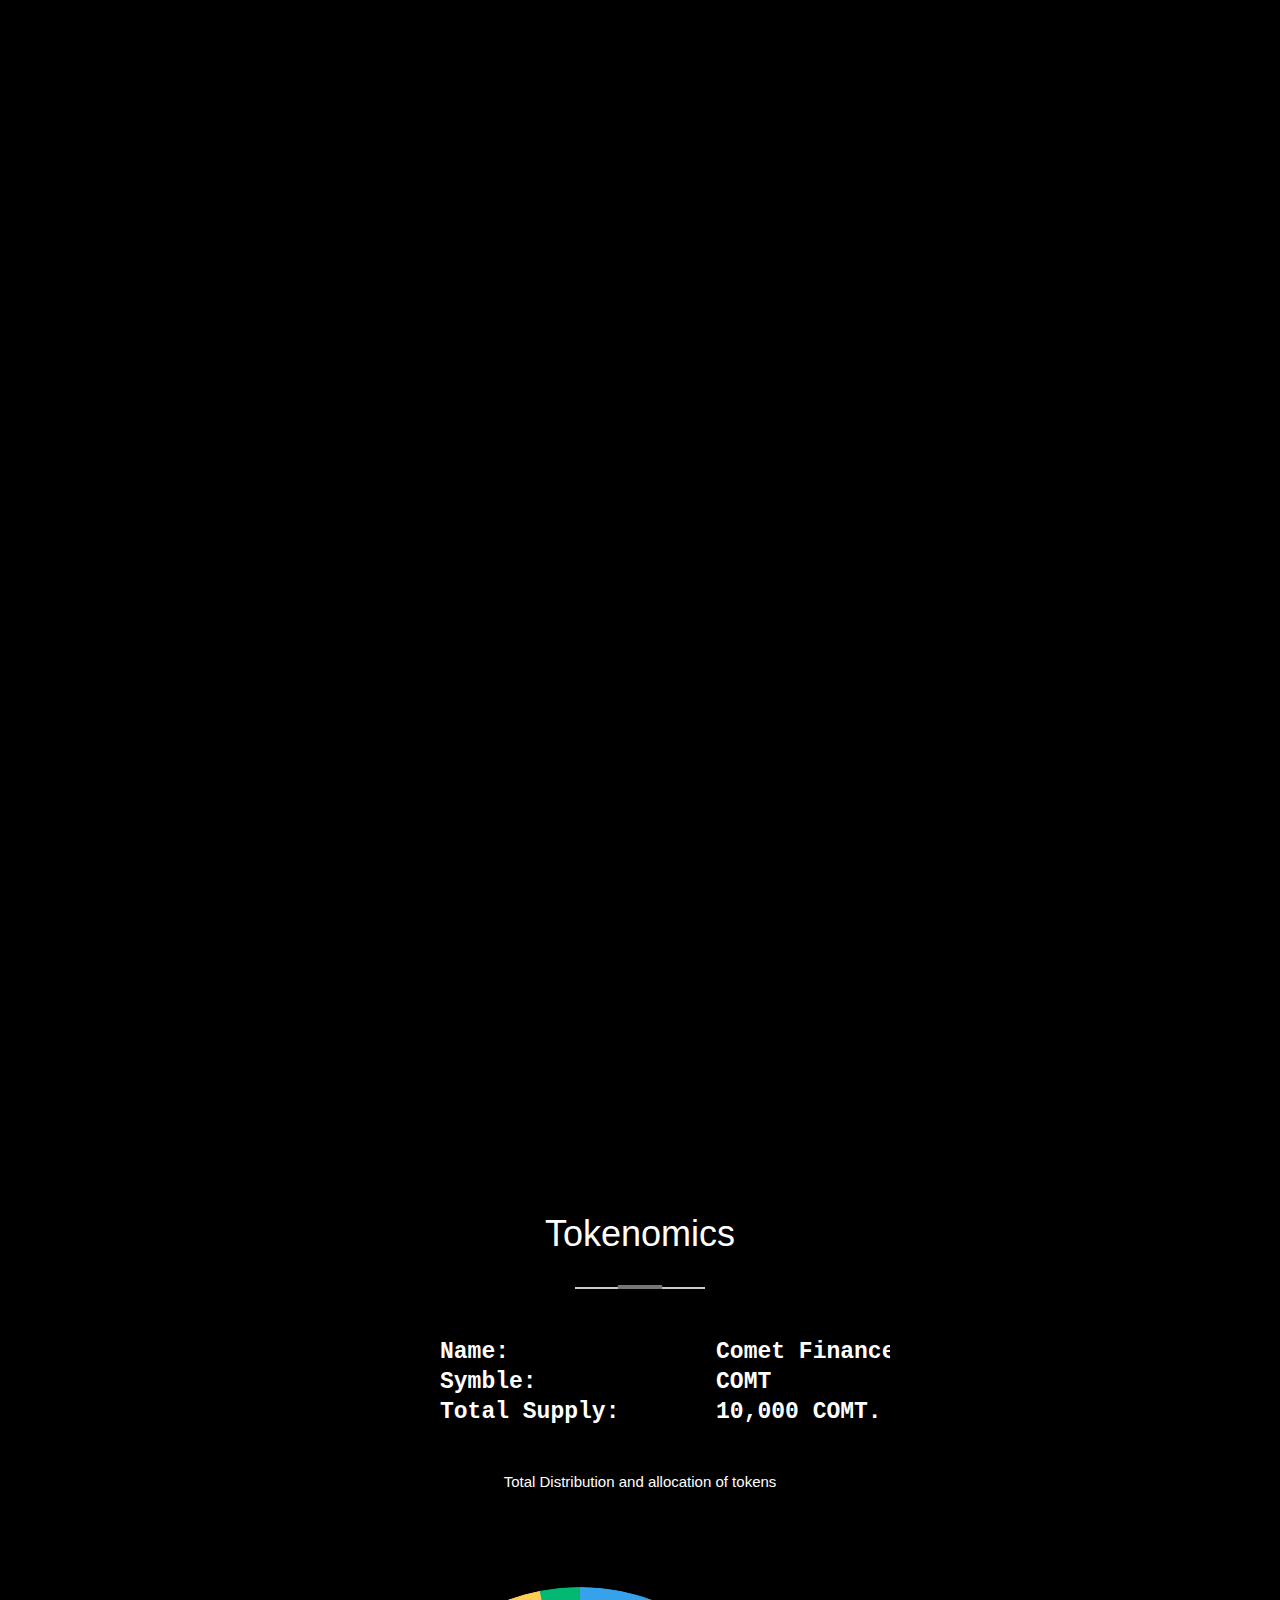
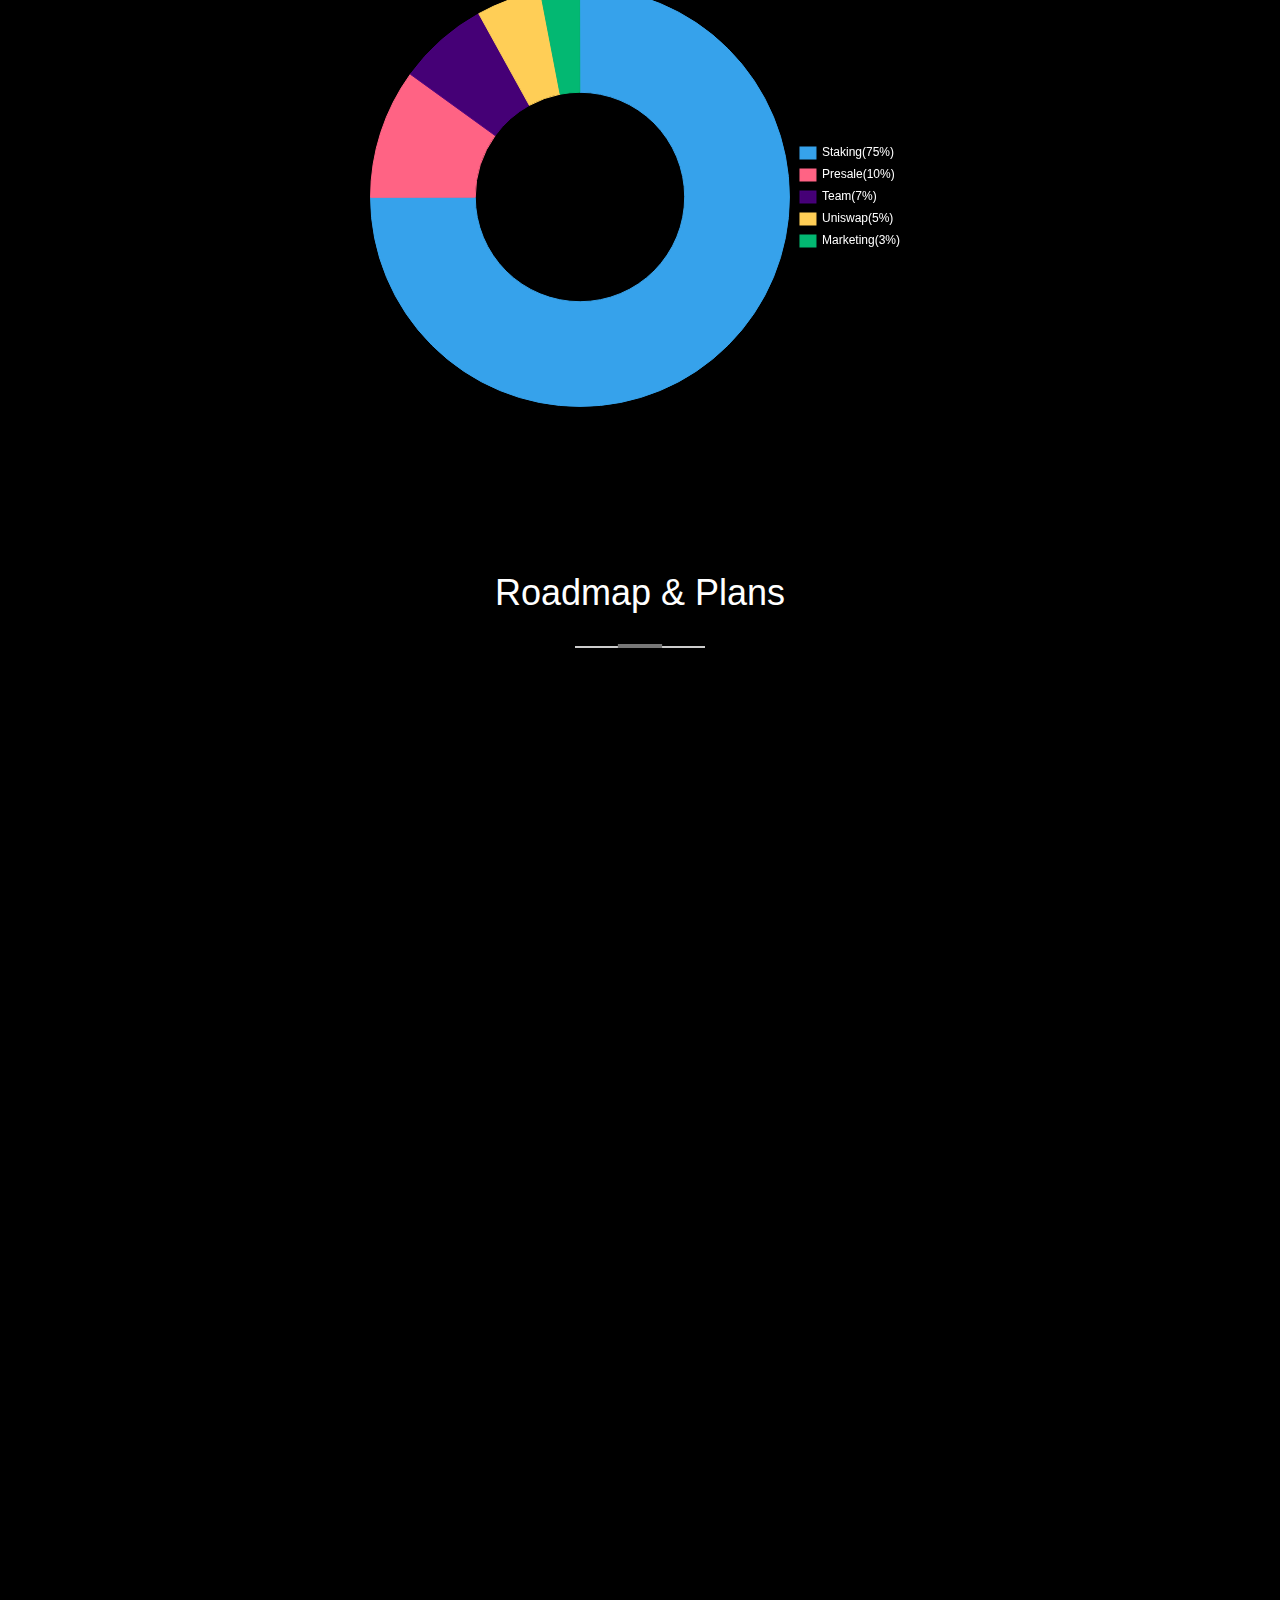
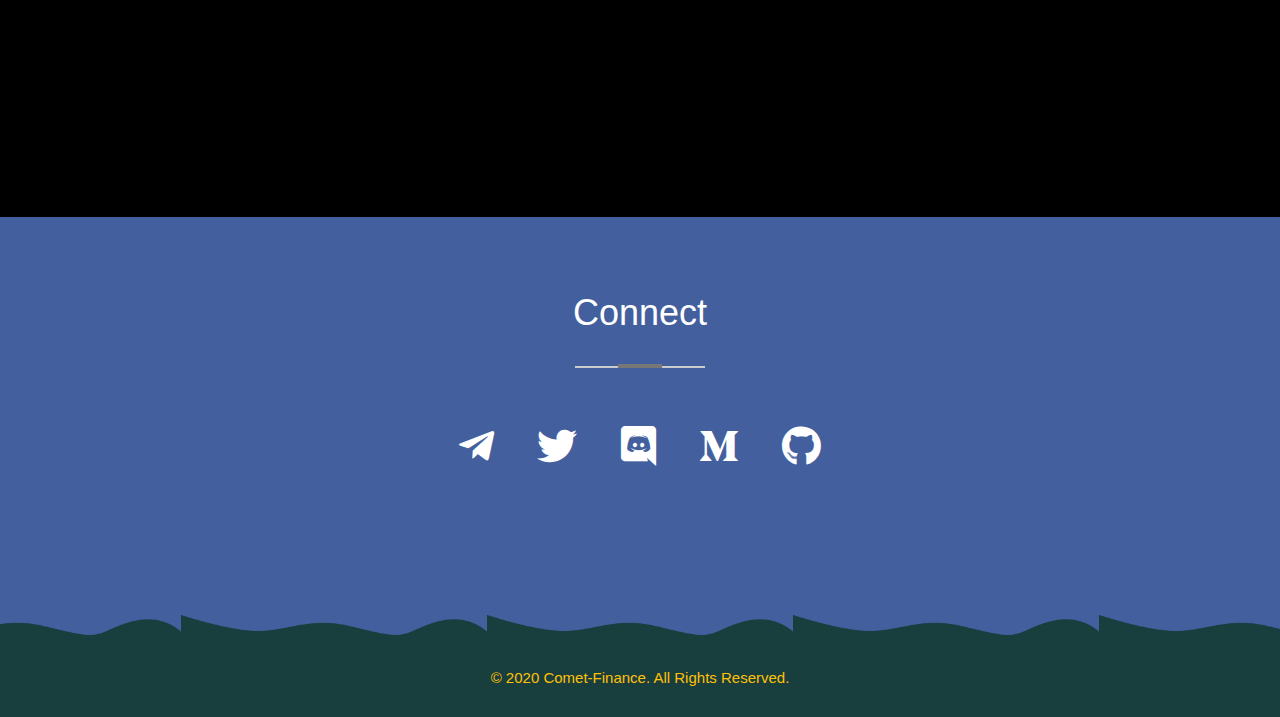
==== commit 6fc94e4e: "Add files via upload" ====
--- a/index.html
+++ b/index.html
@@ -262,7 +262,7 @@
                     <div class="main-box clearfix">
                         <div class="logo-box pull-left">
                             <figure class="logo">
-                                <a href="index.html"><img src="llogo.png" class="mobilell" alt="logo" style="max-width:300px; margin-top: -35px; "></a>
+                                <a href="index.html"><img src="llogo.png" class="mobilell" alt="logo" style="max-width:90px; margin-top: -35px; "></a>
                                 <!--<a href="index.html"><span style="color: red; font-size: 30px; font-weight: 700;">SR</span><span style="color: white; font-size: 15px; font-weight: 700;">Page <span style="color: red;">[ </span>Designing<span style="color: red;"> ]</span> </span></a>-->
 
                             </figure>
@@ -313,7 +313,7 @@
                 <div class="container clearfix">
                     <figure class="logo-box">
                         <!--<a href="https://thou.finance/#"><img src="./THOU finance _ Thousand Token _ only 1000 Tokens_files/logo.png" alt="THOU logo" style="max-width:110px"></a>-->
-                        <a href="index.html"><img src="llogo.png" alt="logo" style="max-width:140px"></a>
+                        <a href="index.html"><img src="llogo.png" alt="logo" style="max-width:50px"></a>
                     </figure>
                     <div class="menu-area">
                         <nav class="main-menu clearfix">
@@ -360,7 +360,7 @@
                 <div id="mCSB_1" class="mCustomScrollBox mCS-light mCSB_vertical mCSB_inside" style="max-height: 731px;" tabindex="0">
                     <div id="mCSB_1_container" class="mCSB_container mCS_y_hidden mCS_no_scrollbar_y" style="position:relative; top:0; left:0;" dir="ltr">
                         <div class="nav-logo">
-                            <a href="index.html"><img src="llogo.png" alt="comet logo" title="comet" style="max-width:100px; margin-left: -15px;" class="mCS_img_loaded"></a>
+                            <a href="index.html"><img src="llogo.png" alt="comet logo" title="comet" style="max-width:50px; margin-left: -15px;" class="mCS_img_loaded"></a>
                         </div>
                         <div class="menu-outer">
                             <div class="collapse navbar-collapse show clearfix" id="navbarSupportedContent" style="display: none !important;">
